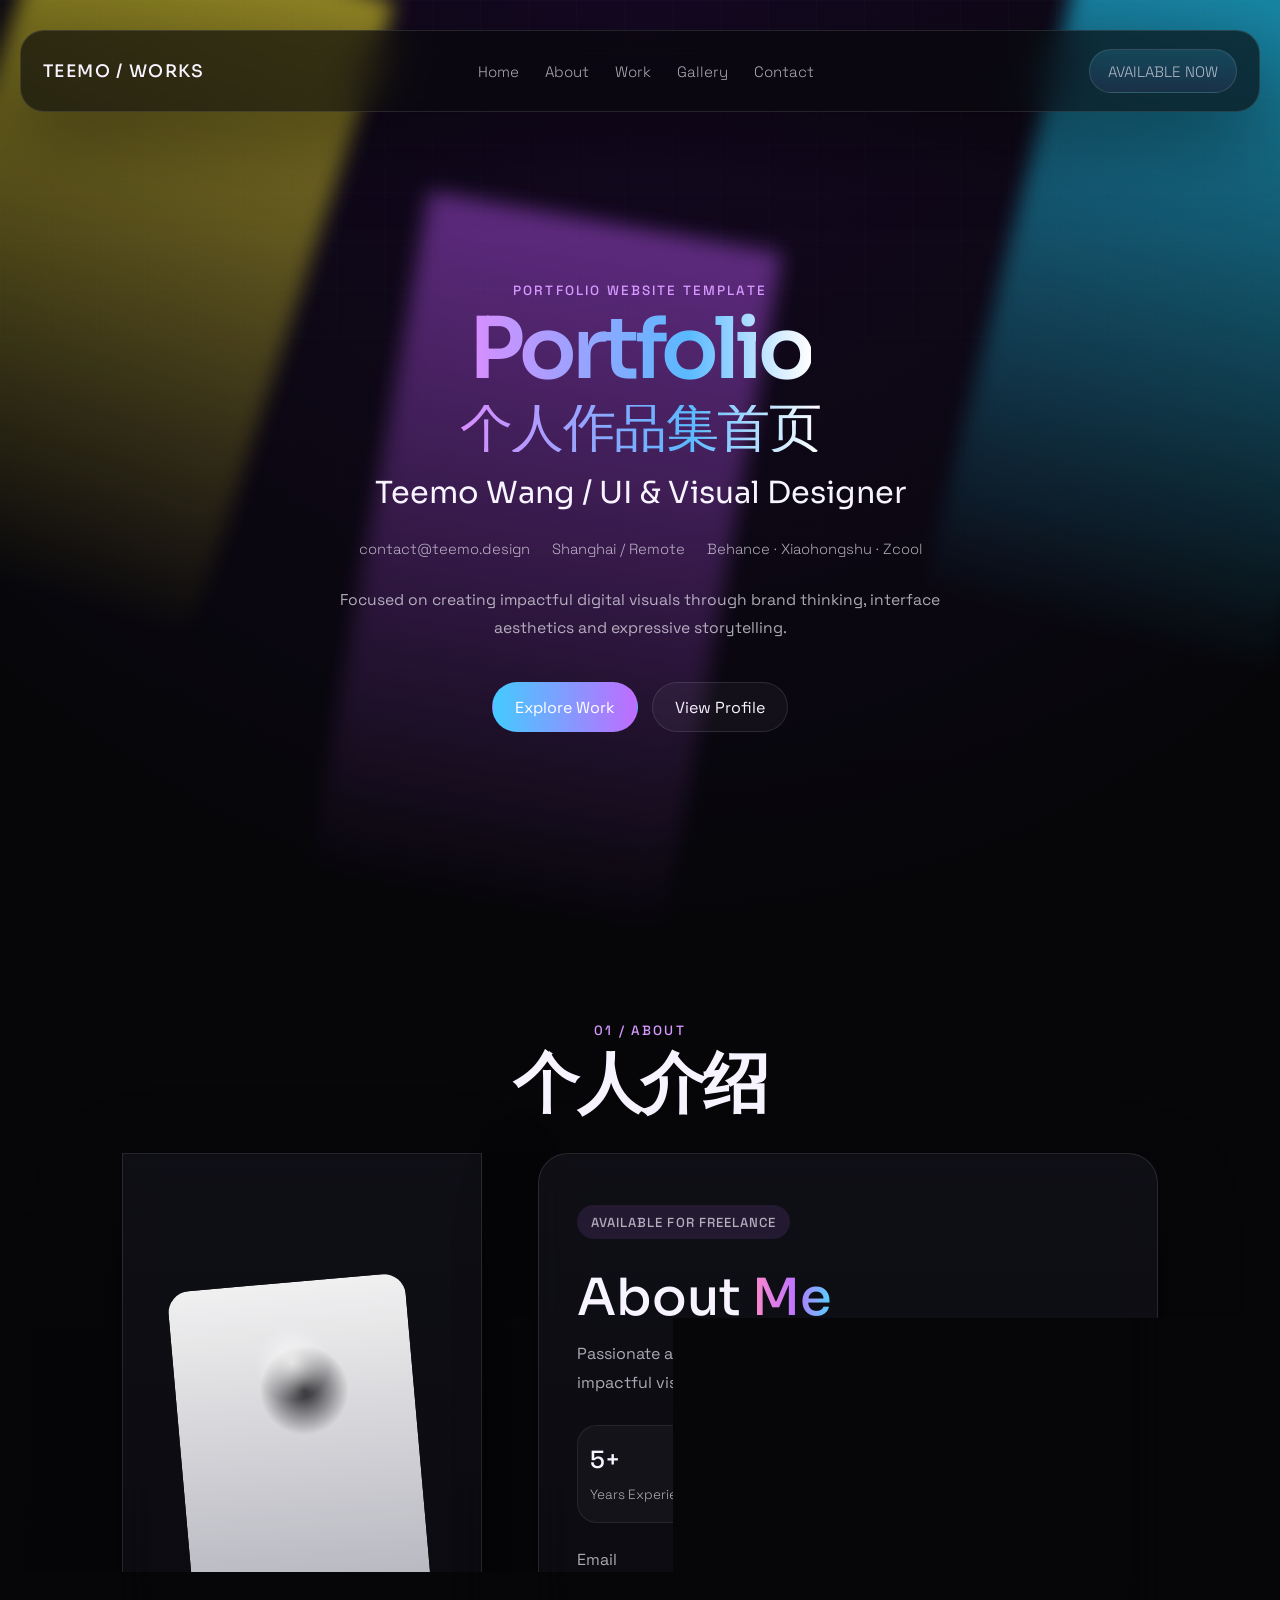
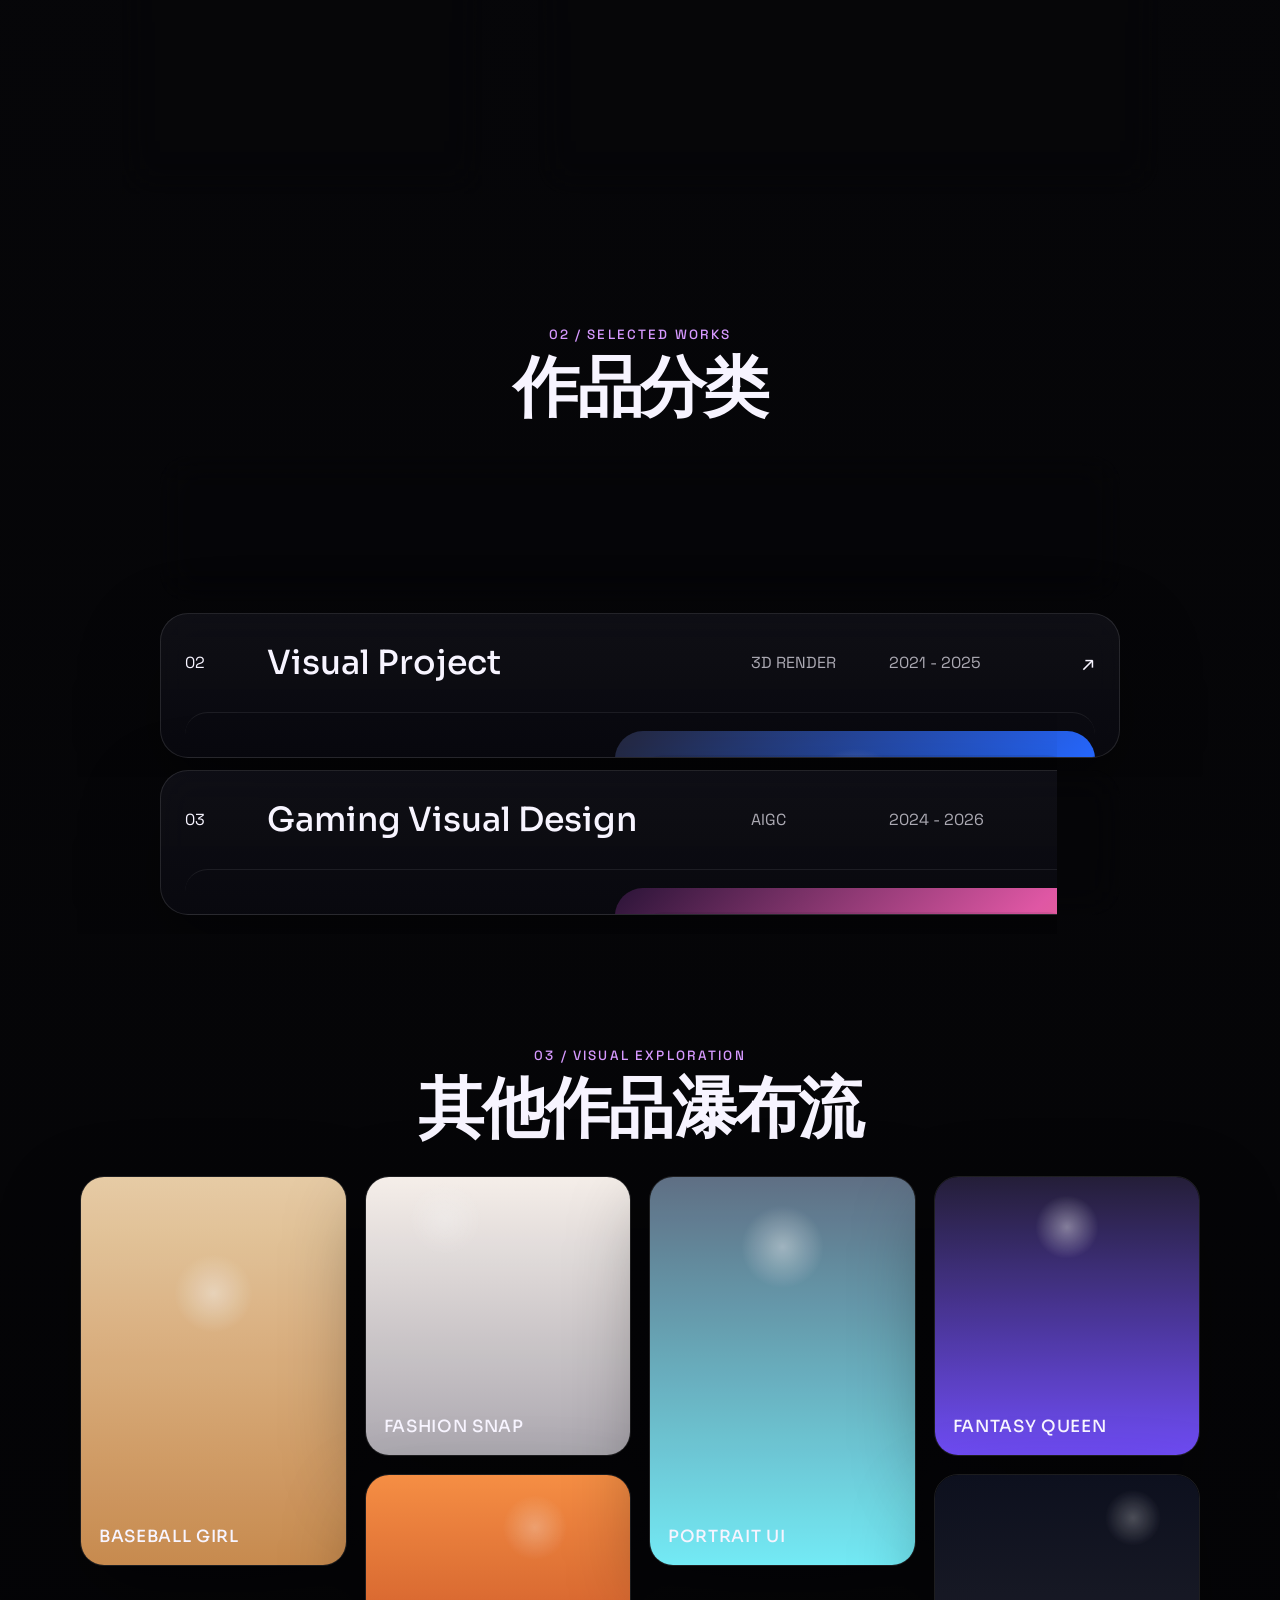
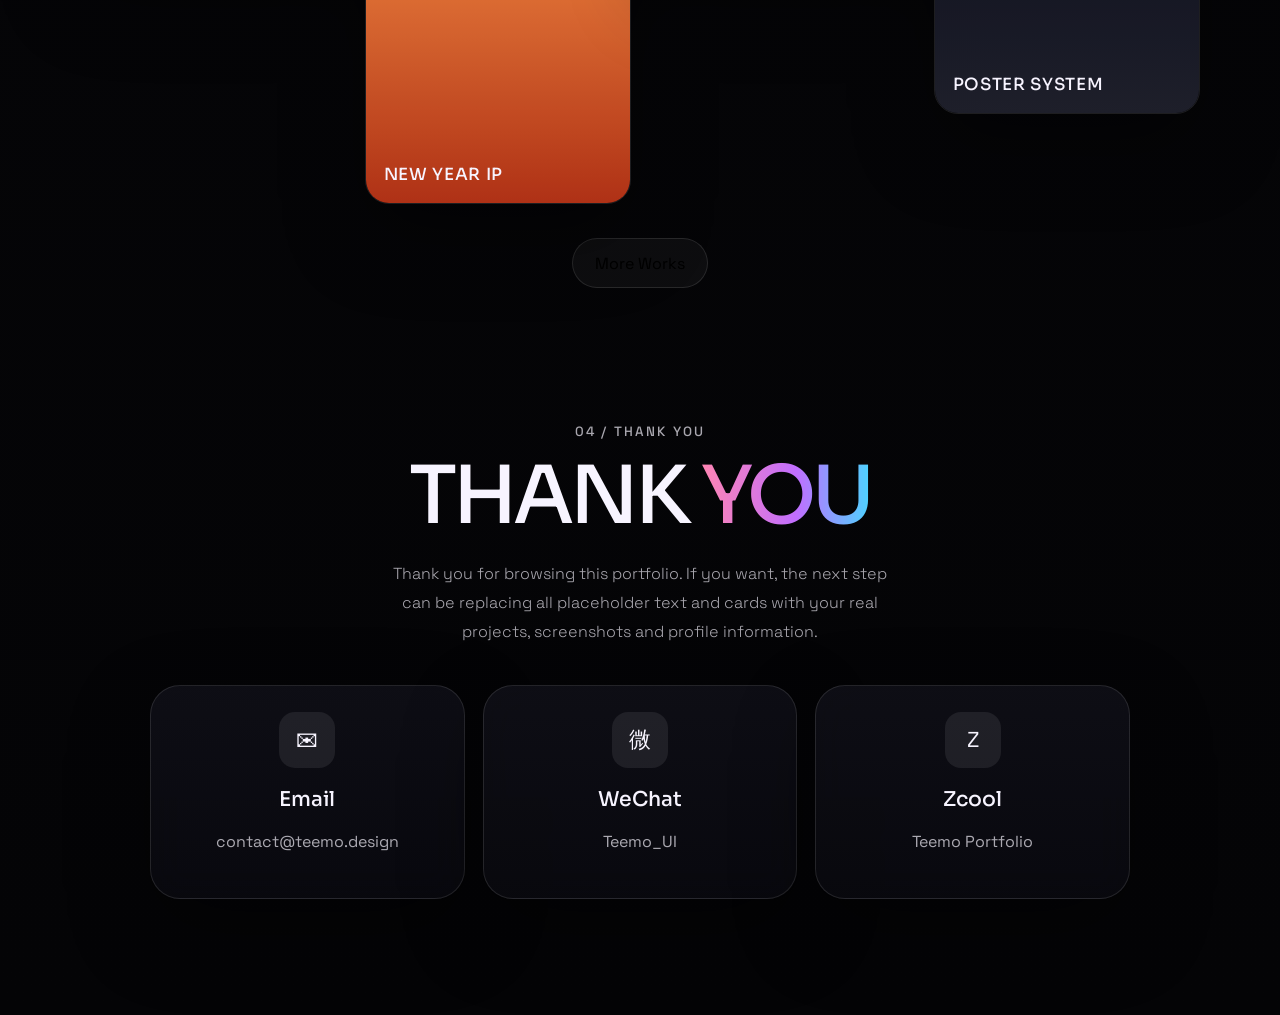
==== docs/personal-portfolio-demo/index.html @ ff1835c2 "feat: publish portfolio demo page" ====
<!DOCTYPE html>
<html lang="zh-CN">
  <head>
    <meta charset="UTF-8" />
    <meta name="viewport" content="width=device-width, initial-scale=1.0" />
    <title>Teemo Portfolio Demo</title>
    <meta
      name="description"
      content="个人作品集网站 demo，采用首页、个人介绍、作品分类、瀑布流画廊和联系页的单页排版。"
    />
    <link rel="preconnect" href="https://fonts.googleapis.com" />
    <link rel="preconnect" href="https://fonts.gstatic.com" crossorigin />
    <link
      href="https://fonts.googleapis.com/css2?family=Space+Grotesk:wght@400;500;700&family=Sora:wght@400;600;700;800&display=swap"
      rel="stylesheet"
    />
    <link rel="stylesheet" href="./styles.css" />
  </head>
  <body>
    <div class="ambient ambient-left"></div>
    <div class="ambient ambient-right"></div>
    <div class="ambient ambient-bottom"></div>

    <div class="page-shell">
      <header class="site-header">
        <a class="brand" href="#home">TEEMO / WORKS</a>
        <nav class="site-nav">
          <a href="#home">Home</a>
          <a href="#about">About</a>
          <a href="#work">Work</a>
          <a href="#gallery">Gallery</a>
          <a href="#contact">Contact</a>
        </nav>
        <a class="header-chip" href="#contact">AVAILABLE NOW</a>
      </header>

      <main>
        <section class="hero reveal" id="home">
          <div class="hero-copy">
            <p class="eyebrow">Portfolio Website Template</p>
            <h1>
              <span class="hero-title-main">Portfolio</span>
              <span class="hero-title-sub">个人作品集首页</span>
            </h1>
            <h2>Teemo Wang / UI & Visual Designer</h2>
            <div class="hero-meta">
              <span>contact@teemo.design</span>
              <span>Shanghai / Remote</span>
              <span>Behance · Xiaohongshu · Zcool</span>
            </div>
            <p class="hero-text">
              Focused on creating impactful digital visuals through brand thinking, interface aesthetics and expressive storytelling.
            </p>
            <div class="hero-actions">
              <a class="button button-primary" href="#work">Explore Work</a>
              <a class="button button-secondary" href="#about">View Profile</a>
            </div>
          </div>
        </section>

        <section class="about reveal" id="about">
          <div class="section-title section-title-centered">
            <p class="eyebrow">01 / About</p>
            <h2>个人介绍</h2>
          </div>

          <div class="about-grid">
            <article class="about-profile glass-card">
              <div class="profile-card profile-card-inline">
                <div class="profile-photo"></div>
                <div class="profile-copy">
                  <p class="profile-name">Teemo Wang</p>
                  <p class="profile-role">Visual & Brand Designer</p>
                </div>
              </div>
            </article>

            <article class="intro-card glass-card">
              <p class="intro-badge">Available for freelance</p>
              <h3>About <span>Me</span></h3>
              <p>
                Passionate about design and visual expression, focused on creating impactful visuals with creativity
                and strategy.
              </p>
              <div class="about-stats">
                <article>
                  <strong>5+</strong>
                  <span>Years Experience</span>
                </article>
                <article>
                  <strong>50+</strong>
                  <span>Projects Completed</span>
                </article>
                <article>
                  <strong>10+</strong>
                  <span>Clients Worldwide</span>
                </article>
              </div>
              <div class="contact-card">
                <div class="contact-row">
                  <span>Email</span>
                  <strong>contact@teemo.design</strong>
                </div>
                <div class="contact-row">
                  <span>WeChat</span>
                  <strong>Teemo_UI</strong>
                </div>
                <div class="contact-row">
                  <span>Zcool</span>
                  <strong>Teemo Portfolio</strong>
                </div>
              </div>
              <div class="tag-row">
                <span>UI Design</span>
                <span>Brand Visual</span>
                <span>3D Render</span>
                <span>Landing Page</span>
              </div>
            </article>
          </div>
        </section>

        <section class="works reveal" id="work">
          <div class="section-headline">
            <div class="section-title section-title-centered">
              <p class="eyebrow">02 / Selected Works</p>
              <h2>作品分类</h2>
            </div>
          </div>

          <div class="work-list">
            <article class="work-item glass-card">
              <button class="work-row" type="button" aria-expanded="false">
                <span class="work-index">01</span>
                <span class="work-name">Business Project</span>
                <span class="work-type">WORK</span>
                <span class="work-years">2021 - 2025</span>
                <span class="work-arrow">↗</span>
              </button>
              <div class="work-drawer">
                <article class="project-panel project-panel-inline">
                  <div class="project-copy">
                    <p class="project-kicker">Business Project</p>
                    <h3>品牌活动 KV 与商业视觉整合</h3>
                    <p>
                      Building campaign key visuals, launch pages and branded motion assets for product communication.
                    </p>
                    <a class="button button-primary" href="#gallery">View Details</a>
                  </div>
                  <div class="project-preview coral">
                    <div class="preview-window">
                      <span class="preview-chip">AYGOL TODO</span>
                      <strong>今天你的身份是<br />品牌活动主视觉设计师</strong>
                    </div>
                  </div>
                </article>
              </div>
            </article>

            <article class="work-item glass-card">
              <button class="work-row" type="button" aria-expanded="false">
                <span class="work-index">02</span>
                <span class="work-name">Visual Project</span>
                <span class="work-type">3D RENDER</span>
                <span class="work-years">2021 - 2025</span>
                <span class="work-arrow">↗</span>
              </button>
              <div class="work-drawer">
                <article class="project-panel project-panel-inline">
                  <div class="project-copy">
                    <p class="project-kicker">Visual Project</p>
                    <h3>角色海报、模型包装与风格化插画</h3>
                    <p>
                      Creating stylized posters, character imagery and visual packaging for narrative-driven concepts.
                    </p>
                    <a class="button button-primary" href="#gallery">Explore Gallery</a>
                  </div>
                  <div class="project-preview blue">
                    <div class="preview-window">
                      <span class="preview-chip">VISUAL SERIES</span>
                      <strong>Character Set<br />Render & Poster</strong>
                    </div>
                  </div>
                </article>
              </div>
            </article>

            <article class="work-item glass-card">
              <button class="work-row" type="button" aria-expanded="false">
                <span class="work-index">03</span>
                <span class="work-name">Gaming Visual Design</span>
                <span class="work-type">AIGC</span>
                <span class="work-years">2024 - 2026</span>
                <span class="work-arrow">↗</span>
              </button>
              <div class="work-drawer">
                <article class="project-panel project-panel-inline">
                  <div class="project-copy">
                    <p class="project-kicker">Gaming Visual</p>
                    <h3>游戏题材包装与动态概念视觉</h3>
                    <p>
                      Designing concept-forward visuals for game campaigns, seasonal launches and immersive art direction.
                    </p>
                    <a class="button button-primary" href="#contact">Talk About It</a>
                  </div>
                  <div class="project-preview pink">
                    <div class="preview-window">
                      <span class="preview-chip">GAME CAMPAIGN</span>
                      <strong>Season Launch<br />Key Visual System</strong>
                    </div>
                  </div>
                </article>
              </div>
            </article>
          </div>
        </section>

        <section class="gallery reveal" id="gallery">
          <div class="section-headline">
            <div class="section-title section-title-centered">
              <p class="eyebrow">03 / Visual Exploration</p>
              <h2>其他作品瀑布流</h2>
            </div>
          </div>

          <div class="masonry-grid">
            <article class="masonry-card tall warm">
              <span>BASEBALL GIRL</span>
            </article>
            <article class="masonry-card mid neutral">
              <span>FASHION SNAP</span>
            </article>
            <article class="masonry-card square orange">
              <span>NEW YEAR IP</span>
            </article>
            <article class="masonry-card tall cyan">
              <span>PORTRAIT UI</span>
            </article>
            <article class="masonry-card mid violet">
              <span>FANTASY QUEEN</span>
            </article>
            <article class="masonry-card wide ink">
              <span>POSTER SYSTEM</span>
            </article>
          </div>
          <div class="gallery-more">
            <button class="button button-secondary" type="button">More Works</button>
          </div>
        </section>

        <section class="contact reveal" id="contact">
          <div class="contact-top">
            <p class="eyebrow">04 / Thank You</p>
            <h2>
              THANK <span>YOU</span>
            </h2>
            <p class="contact-lead">
              Thank you for browsing this portfolio. If you want, the next step can be replacing all placeholder
              text and cards with your real projects, screenshots and profile information.
            </p>
          </div>

          <div class="contact-grid">
            <article class="contact-tile glass-card">
              <span class="tile-icon">✉</span>
              <h3>Email</h3>
              <p>contact@teemo.design</p>
            </article>
            <article class="contact-tile glass-card">
              <span class="tile-icon">微</span>
              <h3>WeChat</h3>
              <p>Teemo_UI</p>
            </article>
            <article class="contact-tile glass-card">
              <span class="tile-icon">Z</span>
              <h3>Zcool</h3>
              <p>Teemo Portfolio</p>
            </article>
          </div>
        </section>
      </main>
    </div>

    <script src="./script.js"></script>
  </body>
</html>
---- docs/personal-portfolio-demo/styles.css ----
:root {
  --bg: #050507;
  --surface: rgba(16, 16, 22, 0.68);
  --surface-strong: rgba(20, 20, 28, 0.92);
  --line: rgba(255, 255, 255, 0.11);
  --text: #f7f4ff;
  --muted: rgba(247, 244, 255, 0.68);
  --accent: #bf6cff;
  --accent-2: #44cbff;
  --accent-3: #ff7a5c;
  --shadow: 0 30px 80px rgba(0, 0, 0, 0.38);
}

* {
  box-sizing: border-box;
}

html {
  scroll-behavior: smooth;
}

body {
  margin: 0;
  min-height: 100vh;
  overflow-x: hidden;
  font-family: "Space Grotesk", sans-serif;
  color: var(--text);
  background:
    radial-gradient(circle at top center, rgba(90, 17, 160, 0.16), transparent 22%),
    linear-gradient(180deg, #07070a 0%, #040406 100%);
}

body::before {
  position: fixed;
  inset: 0;
  pointer-events: none;
  background-image:
    linear-gradient(rgba(255, 255, 255, 0.02) 1px, transparent 1px),
    linear-gradient(90deg, rgba(255, 255, 255, 0.02) 1px, transparent 1px);
  background-size: 48px 48px;
  content: "";
  mask-image: linear-gradient(180deg, rgba(0, 0, 0, 0.8), transparent);
}

a {
  color: inherit;
  text-decoration: none;
}

button {
  font: inherit;
}

.ambient {
  position: fixed;
  inset: auto;
  width: 28vw;
  min-width: 180px;
  max-width: 360px;
  height: 88vh;
  opacity: 0.9;
  filter: blur(10px);
  pointer-events: none;
  z-index: 0;
}

.ambient-left {
  top: -8vh;
  left: -6vw;
  background: linear-gradient(180deg, rgba(249, 233, 44, 0.62), rgba(195, 255, 69, 0) 85%);
  transform: rotate(18deg);
}

.ambient-right {
  top: -4vh;
  right: -5vw;
  background: linear-gradient(180deg, rgba(30, 212, 255, 0.7), rgba(30, 212, 255, 0) 86%);
  transform: rotate(14deg);
}

.ambient-bottom {
  top: 24vh;
  left: 28vw;
  background: linear-gradient(180deg, rgba(194, 87, 255, 0.48), rgba(255, 102, 56, 0) 88%);
  transform: rotate(10deg);
}

.page-shell {
  position: relative;
  z-index: 1;
  width: min(1320px, calc(100% - 40px));
  margin: 0 auto;
  padding: 30px 0 96px;
}

.site-header {
  position: sticky;
  top: 18px;
  z-index: 10;
  display: grid;
  grid-template-columns: auto 1fr auto;
  align-items: center;
  gap: 24px;
  margin-bottom: 28px;
  padding: 18px 22px;
  border: 1px solid var(--line);
  border-radius: 24px;
  background: rgba(8, 8, 12, 0.65);
  backdrop-filter: blur(22px);
  box-shadow: var(--shadow);
}

.brand {
  font-family: "Sora", sans-serif;
  font-size: 1.08rem;
  font-weight: 500;
  letter-spacing: 0.08em;
}

.site-nav {
  display: flex;
  justify-content: center;
  gap: 26px;
}

.site-nav a,
.header-chip {
  color: var(--muted);
  font-size: 0.94rem;
  font-weight: 300;
}

.site-nav a:hover,
.header-chip:hover {
  color: var(--text);
}

.header-chip {
  display: inline-flex;
  align-items: center;
  min-height: 44px;
  padding: 0 18px;
  border: 1px solid rgba(255, 255, 255, 0.12);
  border-radius: 999px;
  background: linear-gradient(180deg, rgba(68, 203, 255, 0.16), rgba(191, 108, 255, 0.08));
}

.hero,
.about,
.works,
.gallery,
.contact {
  opacity: 0;
  transform: translateY(28px);
  transition: opacity 0.8s ease, transform 0.8s ease;
}

.reveal.is-visible {
  opacity: 1;
  transform: translateY(0);
}

.hero {
  display: grid;
  grid-template-columns: minmax(0, 760px);
  justify-content: center;
  align-items: center;
  min-height: calc(100vh - 150px);
  padding: 64px 0 80px;
  text-align: center;
}

.eyebrow {
  margin: 0 0 14px;
  color: #d699ff;
  font-size: 0.84rem;
  font-weight: 500;
  letter-spacing: 0.16em;
  text-transform: uppercase;
}

.hero h1,
.section-title h2,
.contact-top h2 {
  margin: 0;
  font-family: "Sora", sans-serif;
  line-height: 0.95;
  letter-spacing: -0.04em;
}

.hero h1 {
  display: flex;
  flex-direction: column;
  gap: 18px;
  font-size: clamp(3rem, 8vw, 5.3rem);
  font-weight: 600;
  align-items: center;
  line-height: 0.88;
}

.hero-title-main {
  letter-spacing: -0.06em;
}

.hero-title-sub {
  font-size: clamp(1.9rem, 4.8vw, 3.3rem);
  font-weight: 500;
  letter-spacing: -0.03em;
}

.hero h1 span {
  background: linear-gradient(90deg, #d98dff, #5ab9ff 64%, #ffffff);
  -webkit-background-clip: text;
  background-clip: text;
  color: transparent;
}

.hero h2 {
  margin: 22px 0 0;
  font-family: "Sora", sans-serif;
  font-size: clamp(1.28rem, 2.8vw, 1.9rem);
  font-weight: 400;
}

.hero-meta {
  display: flex;
  justify-content: center;
  flex-wrap: wrap;
  gap: 12px 22px;
  margin: 28px auto 0;
  color: var(--muted);
  font-size: 0.92rem;
  font-weight: 300;
}

.hero-text,
.intro-card p,
.section-note,
.project-copy p,
.contact-top p,
.contact-tile p {
  color: var(--muted);
  line-height: 1.8;
}

.hero-text {
  max-width: 38rem;
  margin: 28px auto 0;
  font-size: 0.98rem;
}

.hero-actions {
  display: flex;
  justify-content: center;
  flex-wrap: wrap;
  gap: 14px;
  margin-top: 40px;
}

.button {
  display: inline-flex;
  align-items: center;
  justify-content: center;
  min-height: 50px;
  padding: 0 22px;
  border: 1px solid var(--line);
  border-radius: 999px;
  transition: transform 0.22s ease, border-color 0.22s ease, background 0.22s ease;
}

.button,
.contact-row strong,
.tag-row span,
.work-index,
.work-type,
.work-years,
.tile-icon {
  font-weight: 400;
}

.button:hover {
  transform: translateY(-2px);
}

.button-primary {
  color: #fff;
  border-color: transparent;
  background: linear-gradient(90deg, var(--accent-2), var(--accent));
}

.button-secondary {
  background: rgba(255, 255, 255, 0.04);
}

.glass-card {
  border: 1px solid var(--line);
  background: linear-gradient(180deg, rgba(18, 18, 26, 0.76), rgba(10, 10, 16, 0.84));
  box-shadow: var(--shadow);
  backdrop-filter: blur(20px);
}

.profile-card {
  position: absolute;
  left: 50%;
  bottom: 0;
  display: grid;
  grid-template-columns: 1fr;
  gap: 18px;
  width: min(300px, 72%);
  padding: 22px;
  border-radius: 30px;
  transform: translateX(-68%) rotate(-5deg);
}

.profile-card-inline {
  position: relative;
  left: auto;
  bottom: auto;
  width: min(320px, 100%);
  margin: 0 auto;
  transform: rotate(-5deg);
}

.profile-photo {
  height: 320px;
  border-radius: 22px;
  background:
    radial-gradient(circle at 50% 25%, rgba(255, 255, 255, 0.72), transparent 14%),
    radial-gradient(circle at 54% 34%, rgba(14, 14, 18, 0.9), transparent 18%),
    linear-gradient(180deg, rgba(255, 255, 255, 0.94), rgba(230, 230, 240, 0.78));
}

.profile-copy {
  display: flex;
  justify-content: space-between;
  gap: 16px;
  align-items: end;
}

.profile-name,
.profile-role {
  margin: 0;
}

.profile-name {
  font-size: 1.15rem;
  font-weight: 500;
}

.profile-role {
  color: #77f0b5;
  font-size: 0.88rem;
}

.about,
.works,
.gallery,
.contact {
  margin-top: 132px;
}

.section-title h2,
.contact-top h2 {
  font-size: clamp(2.5rem, 6vw, 4.1rem);
  font-weight: 600;
}

.section-title-centered {
  text-align: center;
}

.section-title-centered .eyebrow {
  justify-content: center;
}

.about-grid {
  display: grid;
  grid-template-columns: minmax(280px, 360px) minmax(0, 620px);
  justify-content: center;
  gap: 56px;
  margin-top: 38px;
  align-items: center;
}

.intro-card,
.contact-card,
.project-panel,
.contact-tile {
  border-radius: 30px;
}

.intro-card,
.contact-card,
.about-profile {
  padding: 38px;
}

.intro-badge,
.project-kicker,
.preview-chip {
  display: inline-flex;
  align-items: center;
  min-height: 34px;
  padding: 0 14px;
  border-radius: 999px;
  background: rgba(191, 108, 255, 0.12);
  color: #e6bcff;
  font-size: 0.82rem;
  font-weight: 500;
  letter-spacing: 0.08em;
  text-transform: uppercase;
}

.about-profile {
  display: flex;
  align-items: center;
  justify-content: center;
  min-height: 100%;
}

.intro-card h3,
.project-copy h3,
.contact-tile h3 {
  margin: 18px 0 14px;
  font-family: "Sora", sans-serif;
  font-weight: 500;
}

.intro-card h3 {
  max-width: none;
  margin-left: 0;
  margin-right: 0;
  font-size: clamp(2rem, 4vw, 3.5rem);
  line-height: 1.04;
  text-align: left;
}

.intro-card h3 span {
  background: linear-gradient(90deg, #ff89c8, #bc74ff 55%, #52d4ff);
  -webkit-background-clip: text;
  background-clip: text;
  color: transparent;
}

.intro-card p {
  max-width: 34rem;
  margin-left: 0;
  margin-right: 0;
  text-align: left;
}

.contact-card {
  display: flex;
  flex-direction: column;
  gap: 18px;
  justify-content: center;
  margin-top: 26px;
  padding: 0;
}

.contact-row {
  display: flex;
  align-items: center;
  justify-content: space-between;
  gap: 14px;
  padding-bottom: 14px;
  border-bottom: 1px solid rgba(255, 255, 255, 0.08);
}

.contact-row span,
.work-type,
.work-years {
  color: var(--muted);
}

.tag-row {
  display: flex;
  flex-wrap: wrap;
  gap: 10px;
  margin-top: 22px;
}

.about-stats {
  display: grid;
  grid-template-columns: repeat(3, 1fr);
  gap: 18px;
  margin-top: 28px;
}

.about-stats article {
  padding: 18px 12px;
  border: 1px solid rgba(255, 255, 255, 0.08);
  border-radius: 20px;
  background: rgba(255, 255, 255, 0.03);
}

.about-stats strong {
  display: block;
  margin-bottom: 8px;
  font-size: 1.55rem;
  font-weight: 500;
}

.about-stats span {
  color: var(--muted);
  font-size: 0.84rem;
  font-weight: 300;
}

.tag-row span {
  padding: 10px 14px;
  border: 1px solid rgba(255, 255, 255, 0.08);
  border-radius: 999px;
  background: rgba(255, 255, 255, 0.04);
  font-size: 0.88rem;
}

.section-headline {
  display: flex;
  flex-direction: column;
  justify-content: center;
  align-items: center;
  gap: 24px;
  margin-bottom: 36px;
}

.section-note {
  max-width: 38rem;
  margin: 0;
  text-align: center;
}

.work-list {
  display: grid;
  gap: 12px;
  max-width: 960px;
  margin: 0 auto;
}

.work-item {
  overflow: hidden;
  border-radius: 28px;
}

.work-row {
  display: grid;
  grid-template-columns: 64px minmax(0, 1fr) 120px 140px 48px;
  align-items: center;
  gap: 18px;
  width: 100%;
  padding: 28px 0;
  border: 0;
  color: var(--text);
  text-align: left;
  background: transparent;
  cursor: pointer;
}

.work-item {
  padding: 0 24px;
}

.work-item:hover,
.work-item.is-active {
  color: #ffffff;
}

.work-item.is-active .work-name,
.work-item:hover .work-name {
  transform: translateX(8px);
}

.work-name,
.work-arrow {
  transition: transform 0.24s ease;
}

.work-name {
  font-family: "Sora", sans-serif;
  font-size: clamp(1.35rem, 2.6vw, 2.3rem);
  font-weight: 500;
}

.work-arrow {
  display: inline-flex;
  justify-content: end;
  font-size: 1.3rem;
  transition: transform 0.28s ease;
}

.work-item.is-active .work-arrow {
  transform: rotate(45deg);
}

.work-drawer {
  display: grid;
  grid-template-rows: 0fr;
  transition: grid-template-rows 0.38s ease;
}

.work-item.is-active .work-drawer {
  grid-template-rows: 1fr;
}

.work-drawer > * {
  min-height: 0;
}

.project-panel {
  grid-template-columns: 0.92fr 1.08fr;
  gap: 22px;
  padding: 28px;
}

.project-panel-inline {
  display: grid;
  padding: 18px 0 26px;
  border-top: 1px solid rgba(255, 255, 255, 0.08);
}

.project-copy {
  display: flex;
  flex-direction: column;
  justify-content: center;
  padding: 10px 6px 10px 4px;
  text-align: center;
  align-items: center;
}

.project-copy p {
  max-width: 28rem;
}

.project-preview {
  min-height: 440px;
  padding: 24px;
  border-radius: 28px;
}

.project-preview.coral {
  background:
    radial-gradient(circle at 20% 18%, rgba(255, 255, 255, 0.52), transparent 14%),
    linear-gradient(135deg, #ffd39d, #ff7e2f 42%, #1b2031 96%);
}

.project-preview.blue {
  background:
    radial-gradient(circle at 50% 16%, rgba(255, 255, 255, 0.4), transparent 12%),
    linear-gradient(135deg, #24273e, #2567ff 56%, #69f3ff);
}

.project-preview.pink {
  background:
    radial-gradient(circle at 72% 22%, rgba(255, 255, 255, 0.38), transparent 12%),
    linear-gradient(135deg, #2b1438, #df57a4 48%, #ffa34f);
}

.preview-window {
  display: flex;
  flex-direction: column;
  justify-content: end;
  width: 100%;
  height: 100%;
  padding: 28px;
  border-radius: 24px;
  background: linear-gradient(180deg, rgba(8, 8, 12, 0.08), rgba(8, 8, 12, 0.74));
}

.preview-window strong {
  margin-top: 18px;
  font-family: "Sora", sans-serif;
  font-size: clamp(1.6rem, 3vw, 2.7rem);
  font-weight: 500;
  line-height: 1.05;
}

.masonry-grid {
  column-count: 4;
  column-gap: 18px;
  max-width: 1120px;
  margin: 36px auto 0;
}

.masonry-card {
  position: relative;
  display: flex;
  align-items: end;
  min-height: 220px;
  margin: 0 0 18px;
  padding: 18px;
  break-inside: avoid;
  border: 1px solid rgba(255, 255, 255, 0.1);
  border-radius: 24px;
  overflow: hidden;
  box-shadow: var(--shadow);
}

.masonry-card span {
  position: relative;
  z-index: 1;
  font-family: "Sora", sans-serif;
  font-size: 1.05rem;
  font-weight: 500;
  letter-spacing: 0.04em;
}

.gallery-more {
  display: flex;
  justify-content: center;
  margin-top: 34px;
}

.masonry-card::before {
  position: absolute;
  inset: 0;
  opacity: 0.96;
  content: "";
}

.masonry-card.tall {
  min-height: 390px;
}

.masonry-card.mid {
  min-height: 280px;
}

.masonry-card.square {
  min-height: 330px;
}

.masonry-card.wide {
  min-height: 240px;
}

.masonry-card.warm::before {
  background:
    radial-gradient(circle at 50% 30%, rgba(255, 255, 255, 0.44), transparent 13%),
    linear-gradient(180deg, #f0d4ac, #d09052);
}

.masonry-card.neutral::before {
  background:
    radial-gradient(circle at 30% 15%, rgba(255, 255, 255, 0.32), transparent 12%),
    linear-gradient(180deg, #fff8f3, #b4b0b8);
}

.masonry-card.orange::before {
  background:
    radial-gradient(circle at 64% 16%, rgba(255, 255, 255, 0.28), transparent 10%),
    linear-gradient(180deg, #ff9447, #b73417);
}

.masonry-card.cyan::before {
  background:
    radial-gradient(circle at 50% 18%, rgba(255, 255, 255, 0.42), transparent 12%),
    linear-gradient(180deg, #63748a, #78f4ff);
}

.masonry-card.violet::before {
  background:
    radial-gradient(circle at 50% 18%, rgba(255, 255, 255, 0.42), transparent 12%),
    linear-gradient(180deg, #26203b, #7450ff);
}

.masonry-card.ink::before {
  background:
    radial-gradient(circle at 75% 18%, rgba(255, 255, 255, 0.26), transparent 10%),
    linear-gradient(180deg, #0e1120, #20212c);
}

.contact {
  padding-bottom: 20px;
  text-align: center;
}

.contact-top {
  max-width: 42rem;
  margin: 0 auto;
}

.contact-lead {
  max-width: 32rem;
  margin: 26px auto 0;
  font-size: 1rem;
  font-weight: 300;
}

.contact-top h2 {
  font-size: clamp(3rem, 7vw, 5rem);
  font-weight: 500;
  letter-spacing: -0.05em;
}

.contact-top h2 span {
  background: linear-gradient(90deg, #ff85b2, #c16eff 56%, #4cd4ff);
  -webkit-background-clip: text;
  background-clip: text;
  color: transparent;
}

.contact-grid {
  display: grid;
  grid-template-columns: repeat(3, 1fr);
  gap: 18px;
  max-width: 980px;
  margin: 38px auto 0;
}

.contact-tile {
  padding: 26px;
}

.contact-tile h3 {
  font-size: 1.28rem;
}

.tile-icon {
  display: inline-flex;
  align-items: center;
  justify-content: center;
  width: 56px;
  height: 56px;
  border-radius: 16px;
  background: rgba(255, 255, 255, 0.08);
  font-size: 1.35rem;
}

@media (max-width: 1024px) {
  .hero,
  .about-grid,
  .project-panel {
    grid-template-columns: 1fr;
  }

  .masonry-grid {
    column-count: 3;
  }

  .contact-grid {
    grid-template-columns: 1fr;
  }

  .about-stats {
    grid-template-columns: 1fr;
  }
}

@media (max-width: 820px) {
  .page-shell {
    width: min(100% - 24px, 1180px);
  }

  .site-header {
    grid-template-columns: 1fr;
    justify-items: start;
  }

  .site-nav {
    justify-content: start;
    flex-wrap: wrap;
    gap: 14px 18px;
  }

  .hero {
    min-height: auto;
    padding-top: 18px;
  }

  .work-row {
    grid-template-columns: 40px 1fr 70px;
    gap: 12px;
  }

  .work-type,
  .work-years {
    display: none;
  }

  .masonry-grid {
    column-count: 2;
  }
}

@media (max-width: 580px) {
  .ambient {
    opacity: 0.55;
  }

  .page-shell {
    padding-top: 16px;
  }

  .site-header {
    top: 10px;
    padding: 16px;
    border-radius: 20px;
  }

  .brand {
    font-size: 0.96rem;
  }

  .profile-card-inline {
    width: 88%;
    padding: 16px;
  }

  .profile-photo {
    height: 240px;
  }

  .intro-card,
  .contact-card,
  .project-panel,
  .contact-tile {
    padding: 18px;
    border-radius: 24px;
  }

  .project-preview {
    min-height: 300px;
    padding: 14px;
  }

  .preview-window {
    padding: 18px;
  }

  .masonry-grid {
    column-count: 1;
  }
}
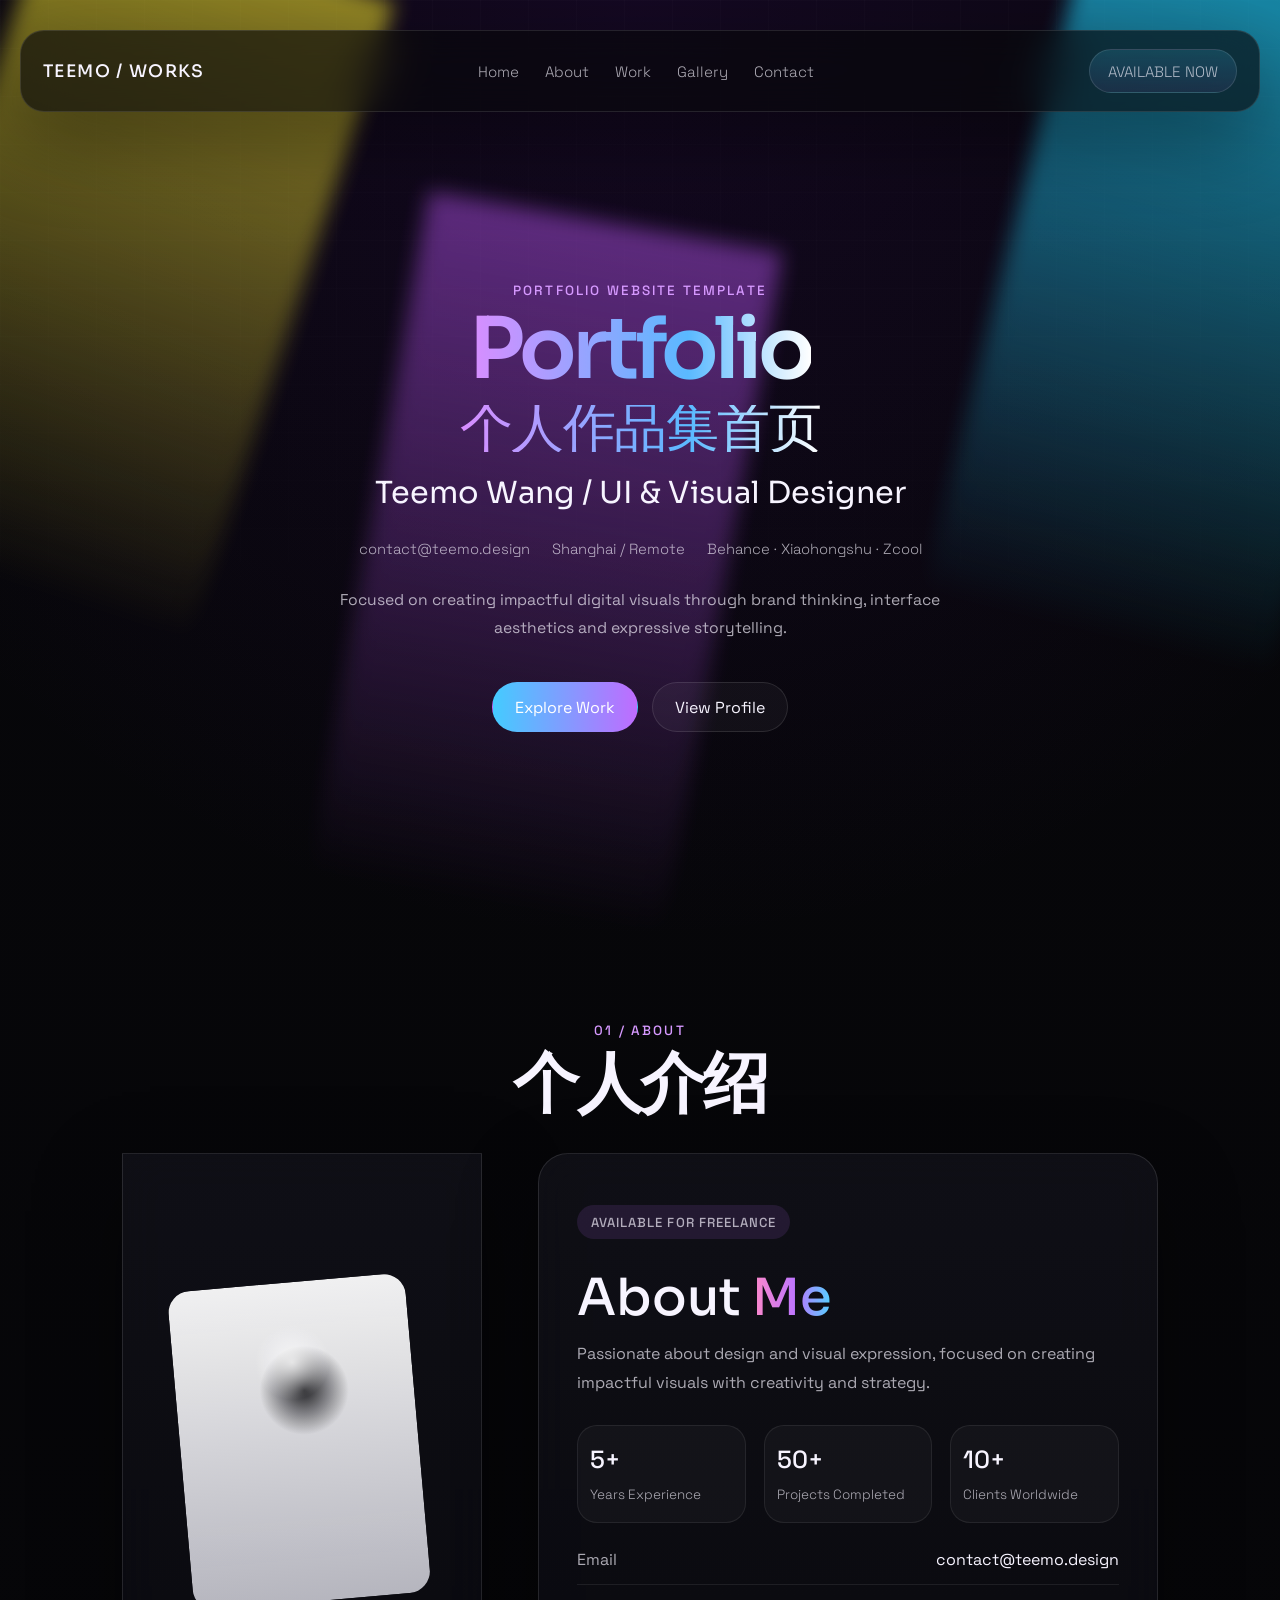
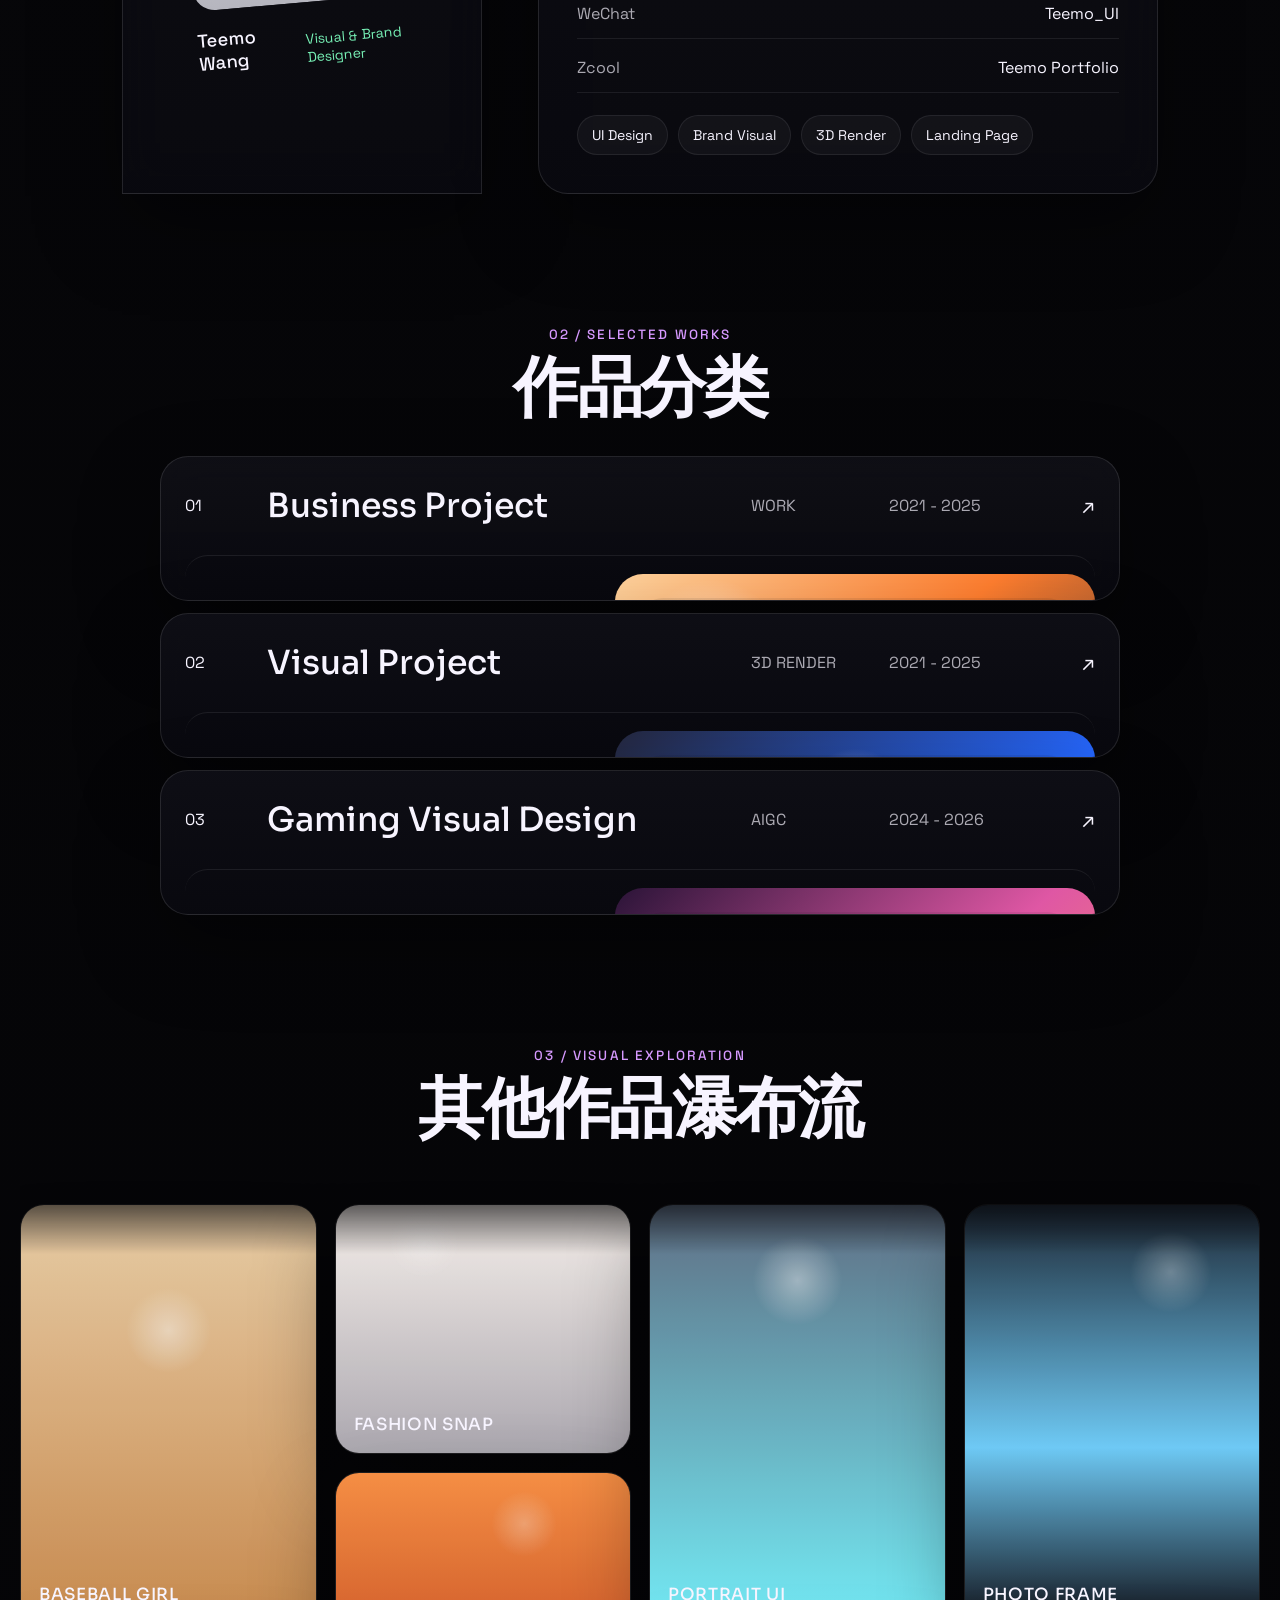
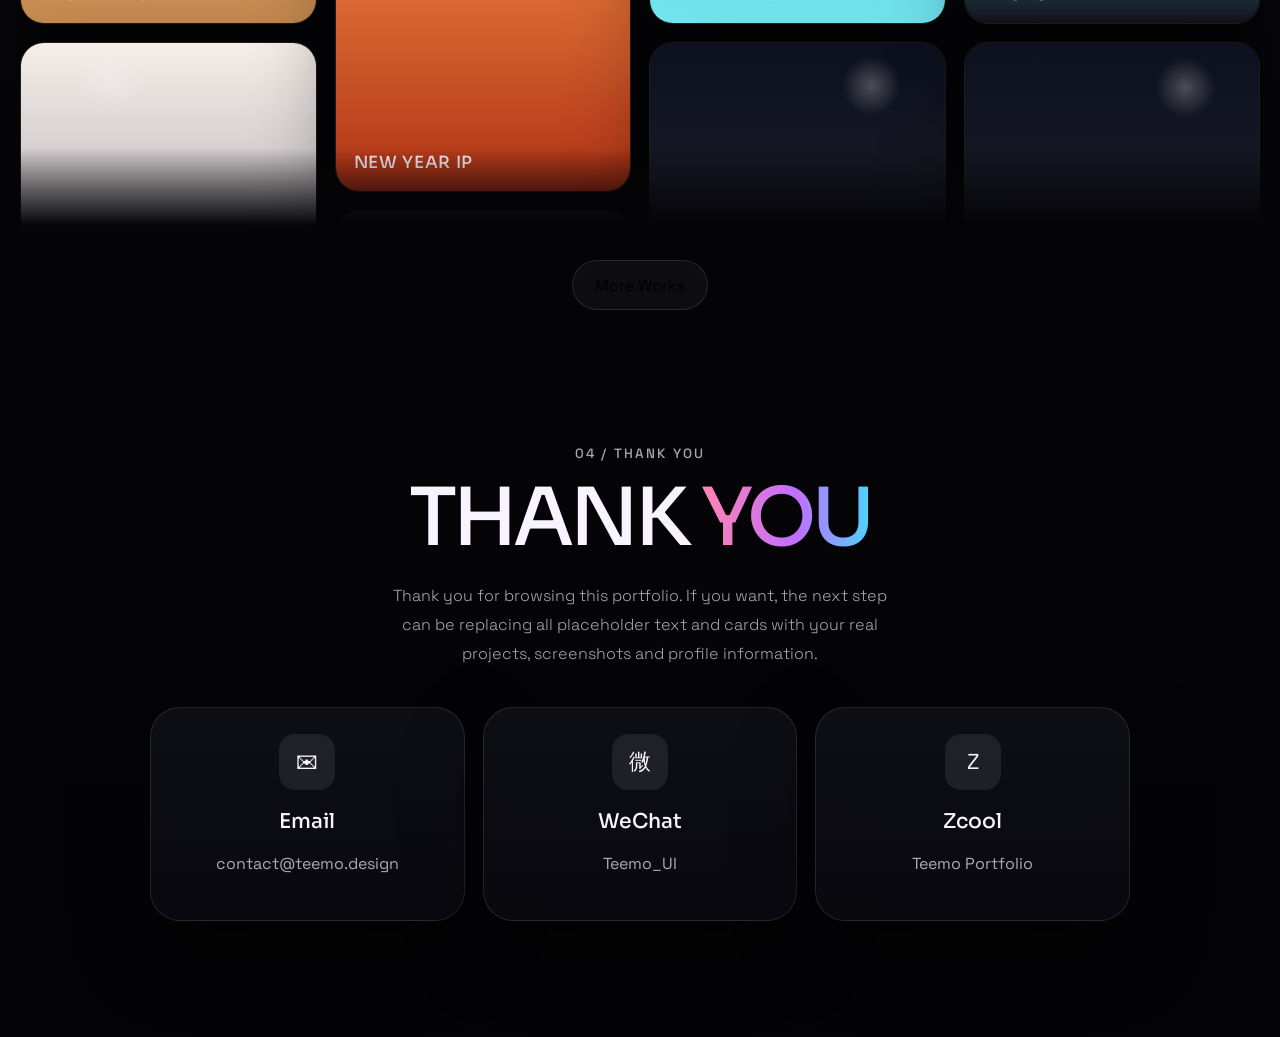
==== commit 2598abf0: "feat: update portfolio gallery presentation" ====
--- a/docs/personal-portfolio-demo/index.html
+++ b/docs/personal-portfolio-demo/index.html
@@ -223,25 +223,60 @@
             </div>
           </div>
 
-          <div class="masonry-grid">
-            <article class="masonry-card tall warm">
-              <span>BASEBALL GIRL</span>
-            </article>
-            <article class="masonry-card mid neutral">
-              <span>FASHION SNAP</span>
-            </article>
-            <article class="masonry-card square orange">
-              <span>NEW YEAR IP</span>
-            </article>
-            <article class="masonry-card tall cyan">
-              <span>PORTRAIT UI</span>
-            </article>
-            <article class="masonry-card mid violet">
-              <span>FANTASY QUEEN</span>
-            </article>
-            <article class="masonry-card wide ink">
-              <span>POSTER SYSTEM</span>
-            </article>
+          <div class="gallery-mask">
+            <div class="gallery-scrollboard">
+              <div class="gallery-column gallery-column-a">
+                <div class="gallery-stack">
+                  <article class="masonry-card tall warm"><span>BASEBALL GIRL</span></article>
+                  <article class="masonry-card mid neutral"><span>FASHION SNAP</span></article>
+                  <article class="masonry-card square orange"><span>NEW YEAR IP</span></article>
+                </div>
+                <div class="gallery-stack" aria-hidden="true">
+                  <article class="masonry-card tall warm"><span>BASEBALL GIRL</span></article>
+                  <article class="masonry-card mid neutral"><span>FASHION SNAP</span></article>
+                  <article class="masonry-card square orange"><span>NEW YEAR IP</span></article>
+                </div>
+              </div>
+
+              <div class="gallery-column gallery-column-b">
+                <div class="gallery-stack">
+                  <article class="masonry-card mid neutral"><span>FASHION SNAP</span></article>
+                  <article class="masonry-card square orange"><span>NEW YEAR IP</span></article>
+                  <article class="masonry-card tall violet"><span>FANTASY QUEEN</span></article>
+                </div>
+                <div class="gallery-stack" aria-hidden="true">
+                  <article class="masonry-card mid neutral"><span>FASHION SNAP</span></article>
+                  <article class="masonry-card square orange"><span>NEW YEAR IP</span></article>
+                  <article class="masonry-card tall violet"><span>FANTASY QUEEN</span></article>
+                </div>
+              </div>
+
+              <div class="gallery-column gallery-column-c">
+                <div class="gallery-stack">
+                  <article class="masonry-card tall cyan"><span>PORTRAIT UI</span></article>
+                  <article class="masonry-card wide ink"><span>POSTER SYSTEM</span></article>
+                  <article class="masonry-card mid warm"><span>BASEBALL CUT</span></article>
+                </div>
+                <div class="gallery-stack" aria-hidden="true">
+                  <article class="masonry-card tall cyan"><span>PORTRAIT UI</span></article>
+                  <article class="masonry-card wide ink"><span>POSTER SYSTEM</span></article>
+                  <article class="masonry-card mid warm"><span>BASEBALL CUT</span></article>
+                </div>
+              </div>
+
+              <div class="gallery-column gallery-column-d">
+                <div class="gallery-stack">
+                  <article class="masonry-card tall phone"><span>PHOTO FRAME</span></article>
+                  <article class="masonry-card mid ink"><span>HDR SHOT</span></article>
+                  <article class="masonry-card square violet"><span>FANTASY QUEEN</span></article>
+                </div>
+                <div class="gallery-stack" aria-hidden="true">
+                  <article class="masonry-card tall phone"><span>PHOTO FRAME</span></article>
+                  <article class="masonry-card mid ink"><span>HDR SHOT</span></article>
+                  <article class="masonry-card square violet"><span>FANTASY QUEEN</span></article>
+                </div>
+              </div>
+            </div>
           </div>
           <div class="gallery-more">
             <button class="button button-secondary" type="button">More Works</button>
--- a/docs/personal-portfolio-demo/styles.css
+++ b/docs/personal-portfolio-demo/styles.css
@@ -674,11 +674,50 @@
   line-height: 1.05;
 }
 
-.masonry-grid {
-  column-count: 4;
-  column-gap: 18px;
-  max-width: 1120px;
+.gallery-mask {
+  position: relative;
+  max-width: 1240px;
+  height: 650px;
   margin: 36px auto 0;
+  padding: 28px 0;
+  overflow: hidden;
+  background: transparent;
+  -webkit-mask-image: linear-gradient(to bottom, transparent 0%, #000 12%, #000 88%, transparent 100%);
+  mask-image: linear-gradient(to bottom, transparent 0%, #000 12%, #000 88%, transparent 100%);
+}
+
+.gallery-scrollboard {
+  display: grid;
+  grid-template-columns: repeat(4, minmax(0, 1fr));
+  gap: 18px;
+  height: 100%;
+  width: 100%;
+}
+
+.gallery-column {
+  display: flex;
+  flex-direction: column;
+  gap: 18px;
+  min-height: max-content;
+  animation: gallery-marquee 22s linear infinite;
+}
+
+.gallery-column-b {
+  animation-duration: 24s;
+}
+
+.gallery-column-c {
+  animation-duration: 20s;
+}
+
+.gallery-column-d {
+  animation-duration: 26s;
+}
+
+.gallery-stack {
+  display: flex;
+  flex-direction: column;
+  gap: 18px;
 }
 
 .masonry-card {
@@ -686,9 +725,7 @@
   display: flex;
   align-items: end;
   min-height: 220px;
-  margin: 0 0 18px;
   padding: 18px;
-  break-inside: avoid;
   border: 1px solid rgba(255, 255, 255, 0.1);
   border-radius: 24px;
   overflow: hidden;
@@ -718,15 +755,15 @@
 }
 
 .masonry-card.tall {
-  min-height: 390px;
+  min-height: 420px;
 }
 
 .masonry-card.mid {
-  min-height: 280px;
+  min-height: 250px;
 }
 
 .masonry-card.square {
-  min-height: 330px;
+  min-height: 320px;
 }
 
 .masonry-card.wide {
@@ -767,6 +804,12 @@
   background:
     radial-gradient(circle at 75% 18%, rgba(255, 255, 255, 0.26), transparent 10%),
     linear-gradient(180deg, #0e1120, #20212c);
+}
+
+.masonry-card.phone::before {
+  background:
+    radial-gradient(circle at 70% 16%, rgba(255, 255, 255, 0.3), transparent 10%),
+    linear-gradient(180deg, #1f2b39, #73d2ff 58%, #12131b);
 }
 
 .contact {
@@ -833,8 +876,13 @@
     grid-template-columns: 1fr;
   }
 
-  .masonry-grid {
-    column-count: 3;
+  .gallery-mask {
+    height: 580px;
+    padding: 20px 0;
+  }
+
+  .gallery-scrollboard {
+    grid-template-columns: repeat(3, minmax(0, 1fr));
   }
 
   .contact-grid {
@@ -877,8 +925,8 @@
     display: none;
   }
 
-  .masonry-grid {
-    column-count: 2;
+  .gallery-scrollboard {
+    grid-template-columns: repeat(2, minmax(0, 1fr));
   }
 }
 
@@ -927,7 +975,26 @@
     padding: 18px;
   }
 
-  .masonry-grid {
-    column-count: 1;
-  }
-}
+  .gallery-mask {
+    height: 520px;
+    padding: 16px 0;
+  }
+
+  .gallery-scrollboard {
+    grid-template-columns: 1fr;
+  }
+
+  .gallery-column:nth-child(n + 2) {
+    display: none;
+  }
+}
+
+@keyframes gallery-marquee {
+  from {
+    transform: translateY(0);
+  }
+
+  to {
+    transform: translateY(calc(-50% - 9px));
+  }
+}
